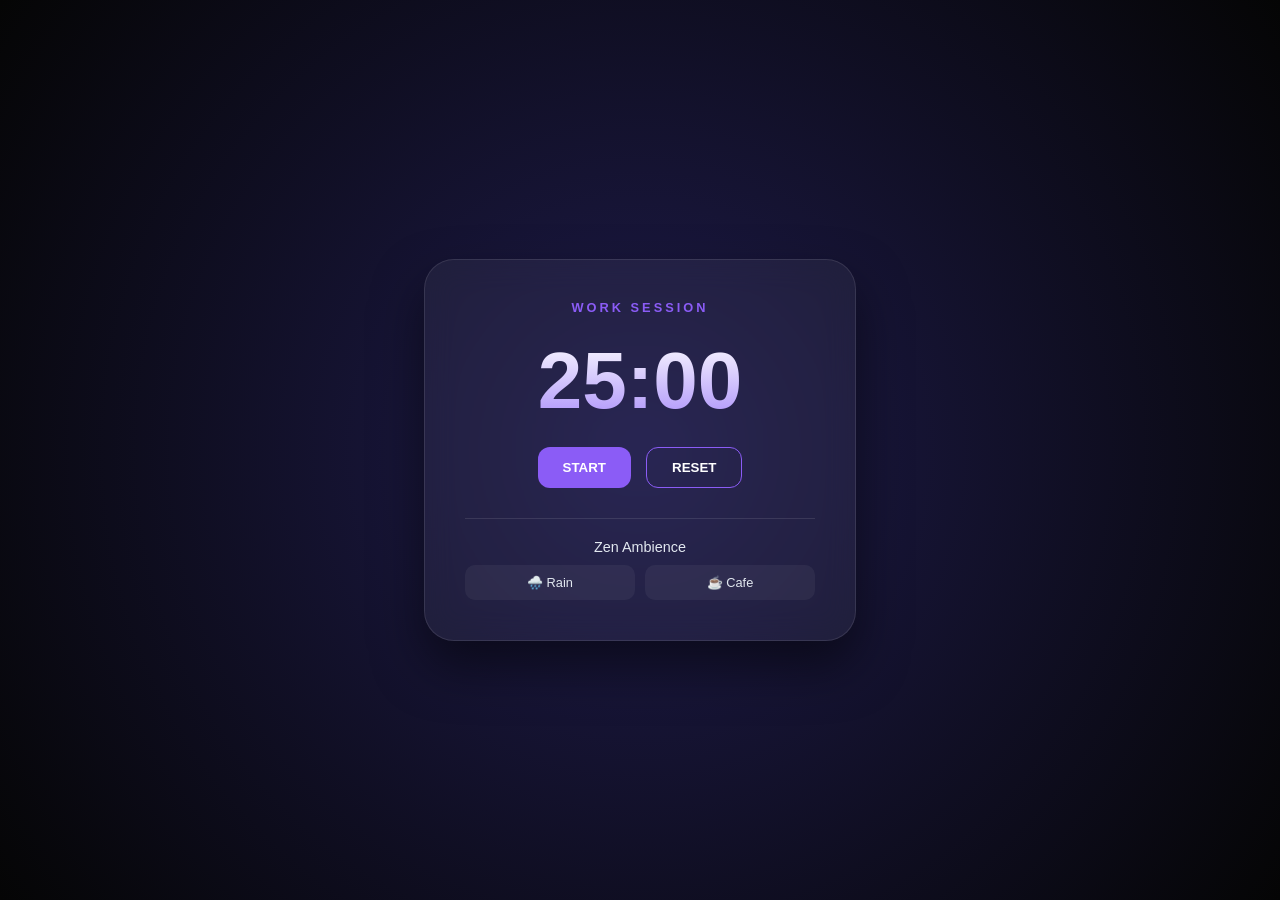
==== web AI/focus flow.html @ 16a81bbe "update 1.1" ====
<!DOCTYPE html>
<html lang="id">
<head>
    <meta charset="UTF-8">
    <meta name="viewport" content="width=device-width, initial-scale=1.0">
    <title>Focus Flow - Gemini</title>
    <style>
        :root {
            --bg: #050505;
            --accent: #8b5cf6;
            --glass: rgba(255, 255, 255, 0.05);
            --text: #e2e8f0;
        }

        body {
            margin: 0;
            font-family: 'Inter', sans-serif;
            background: radial-gradient(circle at center, #1e1b4b 0%, #050505 100%);
            color: var(--text);
            display: flex;
            justify-content: center;
            align-items: center;
            min-height: 100vh;
            overflow: hidden;
        }

        .container {
            background: var(--glass);
            backdrop-filter: blur(15px);
            padding: 40px;
            border-radius: 30px;
            border: 1px solid rgba(255,255,255,0.1);
            text-align: center;
            width: 350px;
            box-shadow: 0 25px 50px rgba(0,0,0,0.5);
        }

        .timer-display {
            font-size: 5rem;
            font-weight: 800;
            margin: 20px 0;
            font-variant-numeric: tabular-nums;
            background: linear-gradient(to bottom, #fff, #a78bfa);
            -webkit-background-clip: text; /* Kuning lagi nih, tapi aman! */
            -webkit-text-fill-color: transparent;
        }

        .mode-label {
            text-transform: uppercase;
            letter-spacing: 3px;
            font-size: 0.8rem;
            color: var(--accent);
            font-weight: bold;
        }

        .controls-btn {
            display: flex;
            gap: 15px;
            justify-content: center;
            margin-bottom: 30px;
        }

        button {
            background: var(--accent);
            border: none;
            padding: 12px 25px;
            color: white;
            border-radius: 12px;
            cursor: pointer;
            font-weight: bold;
            transition: 0.3s ease;
        }

        button:hover { transform: translateY(-3px); box-shadow: 0 10px 20px rgba(139, 92, 246, 0.3); }
        button:active { transform: scale(0.95); }
        .btn-outline { background: transparent; border: 1px solid var(--accent); }

        .ambient-box {
            border-top: 1px solid rgba(255,255,255,0.1);
            padding-top: 20px;
        }

        .sound-grid {
            display: grid;
            grid-template-columns: 1fr 1fr;
            gap: 10px;
            margin-top: 10px;
        }

        .sound-btn {
            background: rgba(255,255,255,0.05);
            padding: 10px;
            border-radius: 10px;
            font-size: 0.8rem;
            cursor: pointer;
            transition: 0.2s;
        }

        .sound-btn.active { background: var(--accent); }
    </style>
</head>
<body>

<div class="container">
    <div class="mode-label" id="modeStatus">Work Session</div>
    <div class="timer-display" id="timer">25:00</div>

    <div class="controls-btn">
        <button id="startBtn">START</button>
        <button id="resetBtn" class="btn-outline">RESET</button>
    </div>

    <div class="ambient-box">
        <div style="font-size: 0.9rem; margin-bottom: 10px;">Zen Ambience</div>
        <div class="sound-grid">
            <div class="sound-btn" onclick="toggleSound('rain', this)">🌧️ Rain</div>
            <div class="sound-btn" onclick="toggleSound('cafe', this)">☕ Cafe</div>
        </div>
    </div>
</div>

<audio id="rainAudio" loop src="https://www.soundhelix.com/examples/mp3/SoundHelix-Song-1.mp3" style="display:none;"></audio>
<audio id="cafeAudio" loop src="https://www.soundhelix.com/examples/mp3/SoundHelix-Song-2.mp3" style="display:none;"></audio>

<script>
    let timeLeft = 25 * 60;
    let timerId = null;
    let isWork = true;

    const timerDisplay = document.getElementById('timer');
    const startBtn = document.getElementById('startBtn');
    const modeStatus = document.getElementById('modeStatus');

    function updateDisplay() {
        const mins = Math.floor(timeLeft / 60);
        const secs = timeLeft % 60;
        timerDisplay.textContent = `${mins.toString().padStart(2, '0')}:${secs.toString().padStart(2, '0')}`;
        document.title = `(${timerDisplay.textContent}) Focus Flow`;
    }

    startBtn.addEventListener('click', () => {
        if (timerId) {
            clearInterval(timerId);
            timerId = null;
            startBtn.textContent = 'START';
        } else {
            startBtn.textContent = 'PAUSE';
            timerId = setInterval(() => {
                timeLeft--;
                updateDisplay();
                if (timeLeft <= 0) {
                    clearInterval(timerId);
                    alert(isWork ? 'Waktunya Istirahat!' : 'Kembali Fokus!');
                    toggleMode();
                }
            }, 1000);
        }
    });

    function toggleMode() {
        isWork = !isWork;
        timeLeft = (isWork ? 25 : 5) * 60;
        modeStatus.textContent = isWork ? 'Work Session' : 'Short Break';
        updateDisplay();
        startBtn.textContent = 'START';
    }

    document.getElementById('resetBtn').addEventListener('click', () => {
        clearInterval(timerId);
        timerId = null;
        timeLeft = 25 * 60;
        isWork = true;
        modeStatus.textContent = 'Work Session';
        startBtn.textContent = 'START';
        updateDisplay();
    });

    function toggleSound(type, el) {
        const audio = document.getElementById(type + 'Audio');
        if (audio.paused) {
            audio.play();
            el.classList.add('active');
        } else {
            audio.pause();
            el.classList.remove('active');
        }
    }
</script>

</body>
</html>
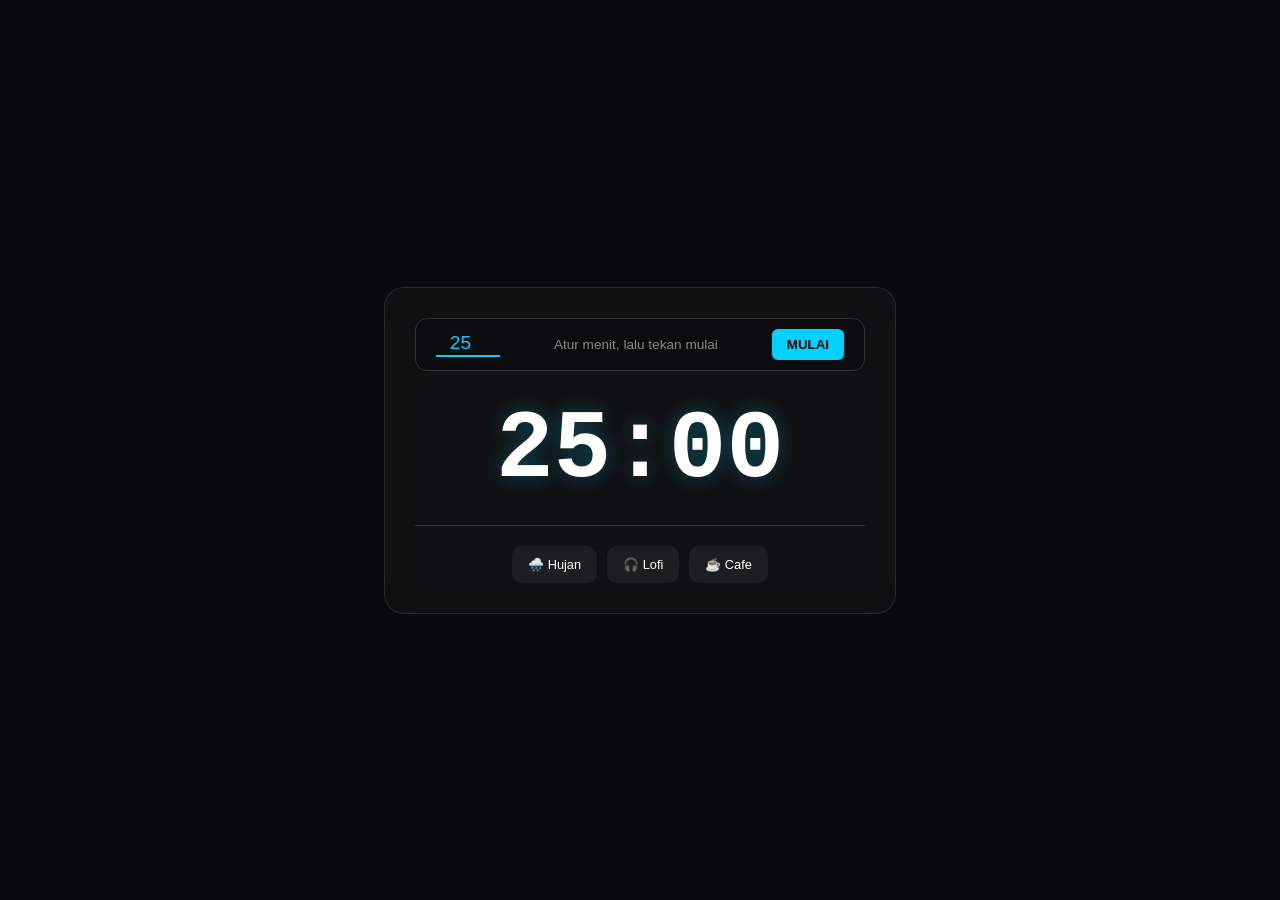
==== commit 89c9d57a: "update 1.3" ====
--- a/web AI/focus flow.html
+++ b/web AI/focus flow.html
@@ -3,187 +3,194 @@
 <head>
     <meta charset="UTF-8">
     <meta name="viewport" content="width=device-width, initial-scale=1.0">
-    <title>Focus Flow - Gemini</title>
+    <title>Focus Flow v2 - Gemini</title>
     <style>
         :root {
-            --bg: #050505;
-            --accent: #8b5cf6;
-            --glass: rgba(255, 255, 255, 0.05);
-            --text: #e2e8f0;
+            --bg: #0a0a0c;
+            --accent: #00d2ff;
+            --glass: rgba(255, 255, 255, 0.03);
+            --text: #ffffff;
         }
 
         body {
             margin: 0;
             font-family: 'Inter', sans-serif;
-            background: radial-gradient(circle at center, #1e1b4b 0%, #050505 100%);
+            background: var(--bg);
             color: var(--text);
             display: flex;
             justify-content: center;
             align-items: center;
             min-height: 100vh;
-            overflow: hidden;
         }
 
         .container {
             background: var(--glass);
-            backdrop-filter: blur(15px);
-            padding: 40px;
-            border-radius: 30px;
+            backdrop-filter: blur(20px);
+            padding: 30px;
+            border-radius: 20px;
             border: 1px solid rgba(255,255,255,0.1);
+            width: 450px;
             text-align: center;
-            width: 350px;
-            box-shadow: 0 25px 50px rgba(0,0,0,0.5);
         }
 
-        .timer-display {
-            font-size: 5rem;
-            font-weight: 800;
-            margin: 20px 0;
-            font-variant-numeric: tabular-nums;
-            background: linear-gradient(to bottom, #fff, #a78bfa);
-            -webkit-background-clip: text; /* Kuning lagi nih, tapi aman! */
-            -webkit-text-fill-color: transparent;
+        /* Atur Waktu Section */
+        .setup-row {
+            display: flex;
+            align-items: center;
+            justify-content: space-between;
+            background: rgba(0,0,0,0.3);
+            padding: 10px 20px;
+            border-radius: 12px;
+            margin-bottom: 25px;
+            border: 1px solid #333;
         }
 
-        .mode-label {
-            text-transform: uppercase;
-            letter-spacing: 3px;
-            font-size: 0.8rem;
+        input[type="number"] {
+            background: transparent;
+            border: none;
+            border-bottom: 2px solid var(--accent);
             color: var(--accent);
-            font-weight: bold;
+            width: 60px;
+            font-size: 1.2rem;
+            text-align: center;
+            outline: none;
         }
 
-        .controls-btn {
-            display: flex;
-            gap: 15px;
-            justify-content: center;
-            margin-bottom: 30px;
+        .instruction { font-size: 0.85rem; color: #888; flex: 1; margin: 0 15px; }
+
+        .btn-start {
+            background: var(--accent);
+            border: none;
+            color: #000;
+            padding: 8px 15px;
+            border-radius: 6px;
+            font-weight: bold;
+            cursor: pointer;
         }
 
-        button {
-            background: var(--accent);
-            border: none;
-            padding: 12px 25px;
-            color: white;
-            border-radius: 12px;
-            cursor: pointer;
-            font-weight: bold;
-            transition: 0.3s ease;
+        /* Waktu Berjalan */
+        .timer-display {
+            font-size: 6rem;
+            font-weight: 900;
+            margin: 20px 0;
+            font-family: 'Courier New', monospace;
+            text-shadow: 0 0 20px rgba(0, 210, 255, 0.3);
         }
 
-        button:hover { transform: translateY(-3px); box-shadow: 0 10px 20px rgba(139, 92, 246, 0.3); }
-        button:active { transform: scale(0.95); }
-        .btn-outline { background: transparent; border: 1px solid var(--accent); }
-
-        .ambient-box {
-            border-top: 1px solid rgba(255,255,255,0.1);
+        /* Music Selection */
+        .music-panel {
+            display: flex;
+            justify-content: center;
+            gap: 10px;
+            margin-top: 20px;
             padding-top: 20px;
+            border-top: 1px solid #333;
         }
 
-        .sound-grid {
-            display: grid;
-            grid-template-columns: 1fr 1fr;
-            gap: 10px;
-            margin-top: 10px;
+        .music-card {
+            background: rgba(255,255,255,0.05);
+            padding: 10px 15px;
+            border-radius: 10px;
+            cursor: pointer;
+            font-size: 0.8rem;
+            transition: 0.3s;
+            border: 1px solid transparent;
         }
 
-        .sound-btn {
-            background: rgba(255,255,255,0.05);
-            padding: 10px;
-            border-radius: 10px;
-            font-size: 0.8rem;
-            cursor: pointer;
-            transition: 0.2s;
+        .music-card.playing {
+            border-color: var(--accent);
+            background: rgba(0, 210, 255, 0.1);
+            color: var(--accent);
         }
 
-        .sound-btn.active { background: var(--accent); }
+        .music-card:hover { background: rgba(255,255,255,0.1); }
     </style>
 </head>
 <body>
 
 <div class="container">
-    <div class="mode-label" id="modeStatus">Work Session</div>
+    <div class="setup-row">
+        <input type="number" id="inputMin" value="25" min="1" max="999">
+        <span class="instruction">Atur menit, lalu tekan mulai</span>
+        <button class="btn-start" id="mainActionBtn">MULAI</button>
+    </div>
+
     <div class="timer-display" id="timer">25:00</div>
 
-    <div class="controls-btn">
-        <button id="startBtn">START</button>
-        <button id="resetBtn" class="btn-outline">RESET</button>
-    </div>
-
-    <div class="ambient-box">
-        <div style="font-size: 0.9rem; margin-bottom: 10px;">Zen Ambience</div>
-        <div class="sound-grid">
-            <div class="sound-btn" onclick="toggleSound('rain', this)">🌧️ Rain</div>
-            <div class="sound-btn" onclick="toggleSound('cafe', this)">☕ Cafe</div>
-        </div>
+    <div class="music-panel">
+        <div class="music-card" onclick="playMusic('rain', this)">🌧️ Hujan</div>
+        <div class="music-card" onclick="playMusic('lofi', this)">🎧 Lofi</div>
+        <div class="music-card" onclick="playMusic('cafe', this)">☕ Cafe</div>
     </div>
 </div>
 
-<audio id="rainAudio" loop src="https://www.soundhelix.com/examples/mp3/SoundHelix-Song-1.mp3" style="display:none;"></audio>
-<audio id="cafeAudio" loop src="https://www.soundhelix.com/examples/mp3/SoundHelix-Song-2.mp3" style="display:none;"></audio>
+<audio id="rain" loop src="https://www.soundhelix.com/examples/mp3/SoundHelix-Song-10.mp3"></audio>
+<audio id="lofi" loop src="https://www.soundhelix.com/examples/mp3/SoundHelix-Song-1.mp3"></audio>
+<audio id="cafe" loop src="https://www.soundhelix.com/examples/mp3/SoundHelix-Song-2.mp3"></audio>
 
 <script>
-    let timeLeft = 25 * 60;
+    let timeLeft;
     let timerId = null;
-    let isWork = true;
+    const timerDisplay = document.getElementById('timer');
+    const inputMin = document.getElementById('inputMin');
+    const mainBtn = document.getElementById('mainActionBtn');
 
-    const timerDisplay = document.getElementById('timer');
-    const startBtn = document.getElementById('startBtn');
-    const modeStatus = document.getElementById('modeStatus');
+    // Sync input ke display awal
+    inputMin.addEventListener('input', () => {
+        if(!timerId) timerDisplay.textContent = `${inputMin.value.padStart(2, '0')}:00`;
+    });
 
-    function updateDisplay() {
-        const mins = Math.floor(timeLeft / 60);
-        const secs = timeLeft % 60;
-        timerDisplay.textContent = `${mins.toString().padStart(2, '0')}:${secs.toString().padStart(2, '0')}`;
-        document.title = `(${timerDisplay.textContent}) Focus Flow`;
-    }
-
-    startBtn.addEventListener('click', () => {
+    mainBtn.addEventListener('click', () => {
         if (timerId) {
+            // Stop/Pause Logic
             clearInterval(timerId);
             timerId = null;
-            startBtn.textContent = 'START';
+            mainBtn.textContent = 'MULAI';
+            mainBtn.style.background = 'var(--accent)';
         } else {
-            startBtn.textContent = 'PAUSE';
+            // Start Logic
+            if (!timeLeft || timeLeft <= 0 || mainBtn.textContent === 'MULAI') {
+                timeLeft = parseInt(inputMin.value) * 60;
+            }
+            
+            mainBtn.textContent = 'PAUSE';
+            mainBtn.style.background = '#ff4444';
+
             timerId = setInterval(() => {
                 timeLeft--;
-                updateDisplay();
+                const mins = Math.floor(timeLeft / 60);
+                const secs = timeLeft % 60;
+                timerDisplay.textContent = `${mins.toString().padStart(2, '0')}:${secs.toString().padStart(2, '0')}`;
+
                 if (timeLeft <= 0) {
                     clearInterval(timerId);
-                    alert(isWork ? 'Waktunya Istirahat!' : 'Kembali Fokus!');
-                    toggleMode();
+                    timerId = null;
+                    mainBtn.textContent = 'MULAI';
+                    alert('Waktu habis!');
                 }
             }, 1000);
         }
     });
 
-    function toggleMode() {
-        isWork = !isWork;
-        timeLeft = (isWork ? 25 : 5) * 60;
-        modeStatus.textContent = isWork ? 'Work Session' : 'Short Break';
-        updateDisplay();
-        startBtn.textContent = 'START';
-    }
+    function playMusic(id, el) {
+        const allAudio = document.querySelectorAll('audio');
+        const allCards = document.querySelectorAll('.music-card');
+        const targetAudio = document.getElementById(id);
 
-    document.getElementById('resetBtn').addEventListener('click', () => {
-        clearInterval(timerId);
-        timerId = null;
-        timeLeft = 25 * 60;
-        isWork = true;
-        modeStatus.textContent = 'Work Session';
-        startBtn.textContent = 'START';
-        updateDisplay();
-    });
+        // Jika lagu yang sama di-klik lagi, maka stop
+        if (!targetAudio.paused) {
+            targetAudio.pause();
+            el.classList.remove('playing');
+            return;
+        }
 
-    function toggleSound(type, el) {
-        const audio = document.getElementById(type + 'Audio');
-        if (audio.paused) {
-            audio.play();
-            el.classList.add('active');
-        } else {
-            audio.pause();
-            el.classList.remove('active');
-        }
+        // Matikan semua musik dulu biar gak tabrakan
+        allAudio.forEach(a => { a.pause(); a.currentTime = 0; });
+        allCards.forEach(c => c.classList.remove('playing'));
+
+        // Play yang dipilih
+        targetAudio.play().catch(e => console.log("User must interact first"));
+        el.classList.add('playing');
     }
 </script>
 
